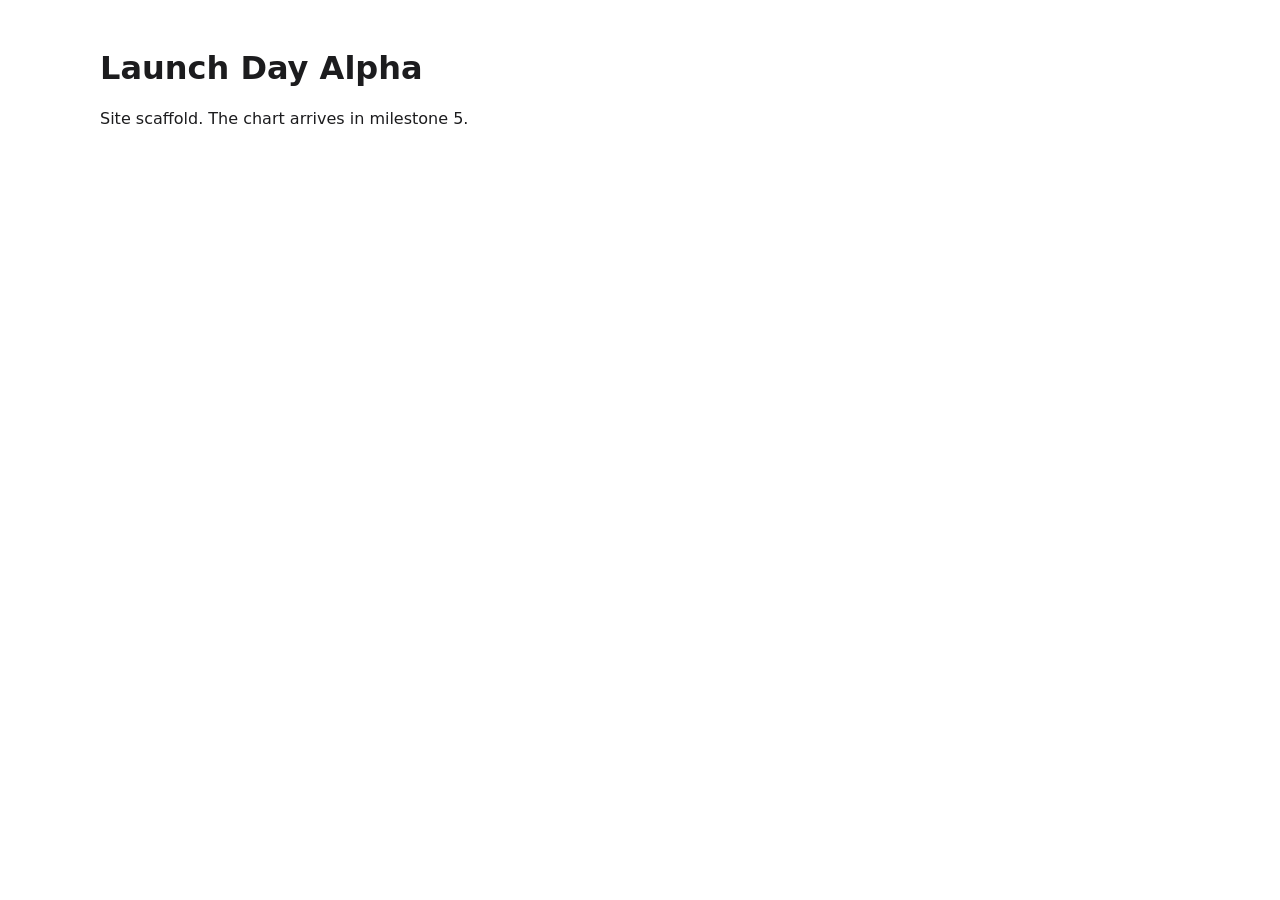
==== site/index.html @ c1bedb97 "Milestone 1: scaffold project layout Add pipeline package stubs and config.toml with plan defaults, " ====
<!doctype html>
<html lang="en">
<head>
<meta charset="utf-8">
<meta name="viewport" content="width=device-width, initial-scale=1, viewport-fit=cover">
<title>Launch Day Alpha</title>
<link rel="stylesheet" href="styles.css">
</head>
<body>
<main class="wrap">
  <h1>Launch Day Alpha</h1>
  <p>Site scaffold. The chart arrives in milestone 5.</p>
</main>
<script src="app.js"></script>
</body>
</html>
---- site/styles.css ----
/* Launch Day Alpha styles. Full visual style (PLAN.md 6.1) arrives in milestone 5. */
:root {
  color-scheme: light dark;
  --bg: #FFFFFF;
  --ink: #1C1C1E;
}
@media (prefers-color-scheme: dark) {
  :root { --bg: #1C1C1E; --ink: #F2F2F2; }
}
body {
  margin: 0;
  background: var(--bg);
  color: var(--ink);
  font-family: Roboto, system-ui, -apple-system, "Segoe UI", sans-serif;
}
.wrap { max-width: 1080px; margin: 0 auto; padding: 28px 16px; }
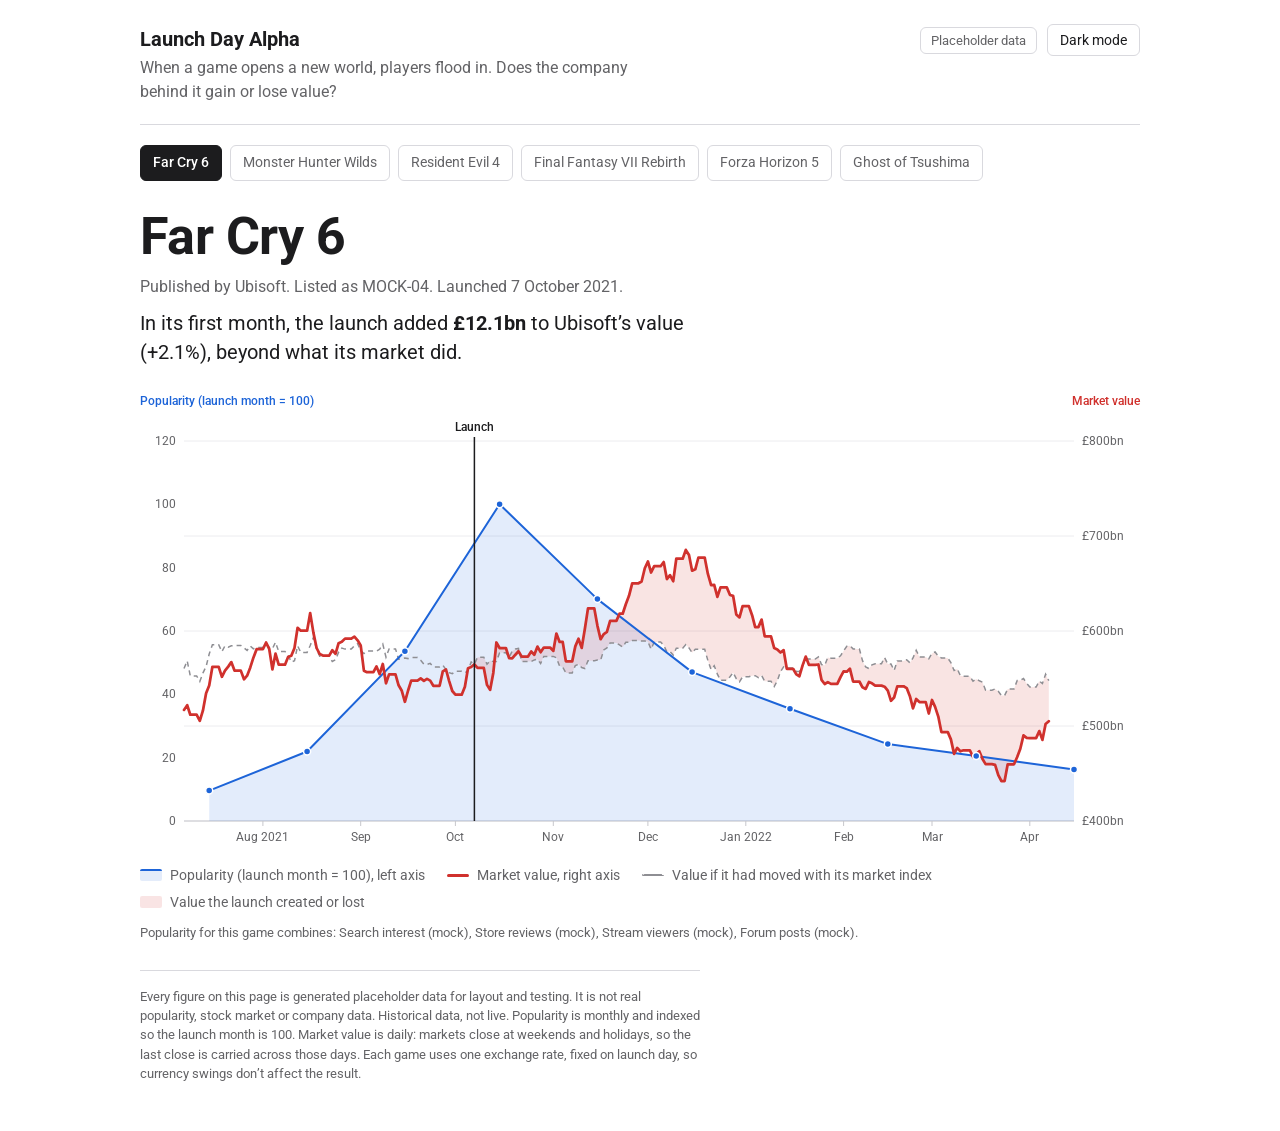
==== commit 4f6beff6: "Milestone 5: front end Port the prototype to site/ with the PLAN.md 6.1 style (white / dark grey, Ro" ====
--- a/site/index.html
+++ b/site/index.html
@@ -4,13 +4,66 @@
 <meta charset="utf-8">
 <meta name="viewport" content="width=device-width, initial-scale=1, viewport-fit=cover">
 <title>Launch Day Alpha</title>
+<meta name="description" content="How players' interest in a big game launch lines up with the publisher's market value, using historical data.">
+<link rel="icon" href="data:image/svg+xml,%3Csvg xmlns='http://www.w3.org/2000/svg' viewBox='0 0 32 32'%3E%3Crect width='32' height='32' rx='6' fill='%231C1C1E'/%3E%3Cpath d='M5 24 L12 15 L18 19 L27 8' fill='none' stroke='%23FF6B61' stroke-width='3' stroke-linecap='round' stroke-linejoin='round'/%3E%3C/svg%3E">
+<script>
+  // Apply a saved theme before first paint to avoid a flash. Storage may be unavailable.
+  try {
+    var savedTheme = localStorage.getItem("lda-theme");
+    if (savedTheme === "light" || savedTheme === "dark") document.documentElement.setAttribute("data-theme", savedTheme);
+  } catch (e) {}
+</script>
+<link rel="preconnect" href="https://fonts.googleapis.com">
+<link rel="preconnect" href="https://fonts.gstatic.com" crossorigin>
+<link href="https://fonts.googleapis.com/css2?family=Roboto:wght@400;500;700&display=swap" rel="stylesheet">
 <link rel="stylesheet" href="styles.css">
+<script src="app.js" defer></script>
 </head>
 <body>
-<main class="wrap">
-  <h1>Launch Day Alpha</h1>
-  <p>Site scaffold. The chart arrives in milestone 5.</p>
-</main>
-<script src="app.js"></script>
+<div class="wrap">
+  <header class="site-header">
+    <div>
+      <p class="brand">Launch Day Alpha</p>
+      <p class="lede">When a game opens a new world, players flood in. Does the company behind it gain or lose value?</p>
+    </div>
+    <div class="header-actions">
+      <span class="badge" id="badge" hidden>Placeholder data</span>
+      <button class="theme-toggle" id="themeToggle" type="button">Dark mode</button>
+    </div>
+  </header>
+
+  <nav class="menu" aria-label="Game launches">
+    <div class="tabs" id="tabs" role="tablist" aria-label="Game launches"></div>
+  </nav>
+
+  <main class="stage" id="stage">
+    <div class="status" id="status">Loading…</div>
+
+    <div id="content" hidden>
+      <div id="copy">
+        <h1 class="title" id="title"></h1>
+        <p class="meta" id="meta"></p>
+        <p class="verdict" id="verdict"></p>
+      </div>
+
+      <div class="chart" id="chart">
+        <svg id="svg" role="img" aria-labelledby="svgDesc"><desc id="svgDesc"></desc></svg>
+        <div class="tooltip" id="tooltip" aria-hidden="true"></div>
+      </div>
+
+      <ul class="legend">
+        <li><span class="key key-pop"></span><span><span id="legendPop">Popularity</span>, left axis</span></li>
+        <li><span class="key key-mv"></span><span>Market value, right axis</span></li>
+        <li><span class="key key-bench"></span>Value if it had moved with its market index</li>
+        <li><span class="key key-gap"></span>Value the launch created or lost</li>
+      </ul>
+      <p class="sources" id="sources"></p>
+    </div>
+  </main>
+
+  <footer>
+    <p class="note" id="note"></p>
+  </footer>
+</div>
 </body>
 </html>
--- a/site/styles.css
+++ b/site/styles.css
@@ -1,16 +1,168 @@
-/* Launch Day Alpha styles. Full visual style (PLAN.md 6.1) arrives in milestone 5. */
+/* Launch Day Alpha. Visual style: PLAN.md 6.1. */
+
 :root {
-  color-scheme: light dark;
+  color-scheme: light;
   --bg: #FFFFFF;
   --ink: #1C1C1E;
+  --muted: #636366;
+  --line: #D9D9DE;
+  --grid: #ECECEF;
+  --axis: #C7C7CC;
+  --pop: #1D64D8;
+  --pop-fill: rgba(29, 100, 216, 0.12);
+  --mv: #D0312D;
+  --gap: rgba(208, 49, 45, 0.13);
+  --bench: #8E8E93;
+  --tip-bg: #1C1C1E;
+  --tip-ink: #FFFFFF;
+  --focus: #1D64D8;
 }
+
+/* Dark tokens: once for the system preference (unless the user chose light),
+   once for an explicit choice of dark via the toggle. */
 @media (prefers-color-scheme: dark) {
-  :root { --bg: #1C1C1E; --ink: #F2F2F2; }
+  :root:not([data-theme="light"]) {
+    color-scheme: dark;
+    --bg: #1C1C1E;
+    --ink: #F2F2F7;
+    --muted: #A1A1A6;
+    --line: #3A3A3C;
+    --grid: #2C2C2E;
+    --axis: #48484A;
+    --pop: #5B9BFF;
+    --pop-fill: rgba(91, 155, 255, 0.18);
+    --mv: #FF6B61;
+    --gap: rgba(255, 107, 97, 0.16);
+    --bench: #8E8E93;
+    --tip-bg: #F2F2F7;
+    --tip-ink: #1C1C1E;
+    --focus: #5B9BFF;
+  }
 }
+:root[data-theme="dark"] {
+  color-scheme: dark;
+  --bg: #1C1C1E;
+  --ink: #F2F2F7;
+  --muted: #A1A1A6;
+  --line: #3A3A3C;
+  --grid: #2C2C2E;
+  --axis: #48484A;
+  --pop: #5B9BFF;
+  --pop-fill: rgba(91, 155, 255, 0.18);
+  --mv: #FF6B61;
+  --gap: rgba(255, 107, 97, 0.16);
+  --bench: #8E8E93;
+  --tip-bg: #F2F2F7;
+  --tip-ink: #1C1C1E;
+  --focus: #5B9BFF;
+}
+
+* { box-sizing: border-box; }
+[hidden] { display: none !important; }
+html, body { margin: 0; }
 body {
-  margin: 0;
   background: var(--bg);
   color: var(--ink);
-  font-family: Roboto, system-ui, -apple-system, "Segoe UI", sans-serif;
+  font-family: Roboto, system-ui, -apple-system, "Segoe UI", Arial, sans-serif;
+  font-variant-numeric: tabular-nums;
+  line-height: 1.5;
+  padding: env(safe-area-inset-top, 0px) 0 env(safe-area-inset-bottom, 0px);
 }
-.wrap { max-width: 1080px; margin: 0 auto; padding: 28px 16px; }
+:focus-visible { outline: 2px solid var(--focus); outline-offset: 2px; }
+code { font-family: ui-monospace, SFMono-Regular, Consolas, monospace; font-size: 0.9em; }
+
+.wrap { max-width: 1080px; margin: 0 auto; padding: 24px clamp(16px, 4vw, 40px) 48px; }
+
+/* Header */
+.site-header {
+  display: flex; justify-content: space-between; align-items: flex-start;
+  gap: 12px 24px; flex-wrap: wrap;
+  padding-bottom: 20px; border-bottom: 1px solid var(--line);
+}
+.brand { font-weight: 700; font-size: 1.25rem; margin: 0; }
+.lede { color: var(--muted); margin: 2px 0 0; max-width: 58ch; }
+.header-actions { display: flex; align-items: center; gap: 10px; }
+.badge {
+  border: 1px solid var(--line); border-radius: 6px; padding: 3px 10px;
+  font-size: 0.8rem; color: var(--muted); white-space: nowrap;
+}
+.theme-toggle {
+  background: none; color: var(--ink); font: inherit; font-size: 0.85rem;
+  border: 1px solid var(--line); border-radius: 6px; padding: 5px 12px; cursor: pointer;
+}
+.theme-toggle:hover { border-color: var(--muted); }
+
+/* Game menu */
+.menu { margin-top: 20px; }
+.tabs { display: flex; flex-wrap: wrap; gap: 8px; }
+.tab {
+  background: none; color: var(--muted); font: inherit; font-size: 0.9rem;
+  border: 1px solid var(--line); border-radius: 6px; padding: 6px 12px; cursor: pointer;
+}
+.tab:hover { color: var(--ink); border-color: var(--muted); }
+.tab[aria-selected="true"] { background: var(--ink); border-color: var(--ink); color: var(--bg); font-weight: 500; }
+
+/* Game */
+.stage { margin-top: 28px; }
+.status { color: var(--muted); }
+.status.error { color: var(--ink); border: 1px solid var(--line); border-radius: 8px; padding: 16px 18px; max-width: 70ch; }
+.status.error p { margin: 0 0 8px; }
+.status.error p:last-child { margin-bottom: 0; }
+
+.title { font-weight: 700; font-size: clamp(2rem, 5.2vw, 3.25rem); line-height: 1.08; letter-spacing: -0.01em; margin: 0; }
+.meta { color: var(--muted); margin: 10px 0 0; }
+.verdict { font-size: clamp(1.05rem, 2vw, 1.25rem); margin: 10px 0 0; max-width: 56ch; line-height: 1.45; }
+.verdict strong { font-weight: 700; }
+
+.swap { animation: swapIn 0.4s ease both; }
+@keyframes swapIn { from { opacity: 0; transform: translateY(6px); } to { opacity: 1; transform: none; } }
+
+/* Chart */
+.chart { position: relative; margin-top: 24px; touch-action: pan-y; }
+.chart svg { display: block; width: 100%; height: auto; overflow: visible; }
+.chart text { font-family: inherit; font-size: 12px; fill: var(--muted); }
+.chart .axis-title-pop { fill: var(--pop); font-weight: 500; }
+.chart .axis-title-mv { fill: var(--mv); font-weight: 500; }
+.chart .launch-label { fill: var(--ink); font-weight: 500; }
+.chart .grid { stroke: var(--grid); }
+.chart .tick { stroke: var(--axis); }
+.chart .baseline { stroke: var(--axis); }
+.chart .launch-line { stroke: var(--ink); stroke-width: 1.5; }
+.chart .pop-area { fill: var(--pop-fill); }
+.chart .pop-line { fill: none; stroke: var(--pop); stroke-width: 2; stroke-linejoin: round; }
+.chart .pop-dot { fill: var(--pop); stroke: var(--bg); stroke-width: 1.5; }
+.chart .gap-area { fill: var(--gap); }
+.chart .bench-line { fill: none; stroke: var(--bench); stroke-width: 1.5; stroke-dasharray: 5 4; }
+.chart .mv-line { fill: none; stroke: var(--mv); stroke-width: 2.75; stroke-linejoin: round; stroke-linecap: round; }
+.chart .hover-line { stroke: var(--muted); stroke-width: 1; }
+.chart .hover-mv { fill: var(--mv); stroke: var(--bg); stroke-width: 2; }
+.chart .hover-pop { fill: var(--pop); stroke: var(--bg); stroke-width: 2; }
+
+.tooltip {
+  position: absolute; top: 0; left: 0; pointer-events: none;
+  background: var(--tip-bg); color: var(--tip-ink);
+  padding: 8px 11px; border-radius: 6px; font-size: 0.8rem; line-height: 1.45;
+  opacity: 0; transition: opacity 0.12s; white-space: nowrap; z-index: 2;
+}
+.tooltip b { font-weight: 500; }
+.tooltip .dim { opacity: 0.75; }
+
+.legend { display: flex; flex-wrap: wrap; gap: 6px 22px; margin: 14px 0 0; padding: 0; list-style: none; font-size: 0.875rem; color: var(--muted); }
+.legend li { display: flex; align-items: center; gap: 8px; }
+.key { display: inline-block; width: 22px; height: 12px; border-radius: 2px; flex: none; }
+.key-pop { background: var(--pop-fill); border-top: 2px solid var(--pop); }
+.key-mv { height: 0; border-top: 3px solid var(--mv); }
+.key-bench { height: 0; border-top: 2px dashed var(--bench); }
+.key-gap { background: var(--gap); }
+
+.sources { color: var(--muted); font-size: 0.8rem; margin: 10px 0 0; }
+.note { color: var(--muted); font-size: 0.8rem; margin: 28px 0 0; padding-top: 16px; border-top: 1px solid var(--line); max-width: 80ch; }
+
+@media (max-width: 480px) {
+  .legend { flex-direction: column; gap: 4px; }
+  .chart text { font-size: 11px; }
+}
+@media (prefers-reduced-motion: reduce) {
+  .swap { animation: none; }
+  .tooltip { transition: none; }
+}
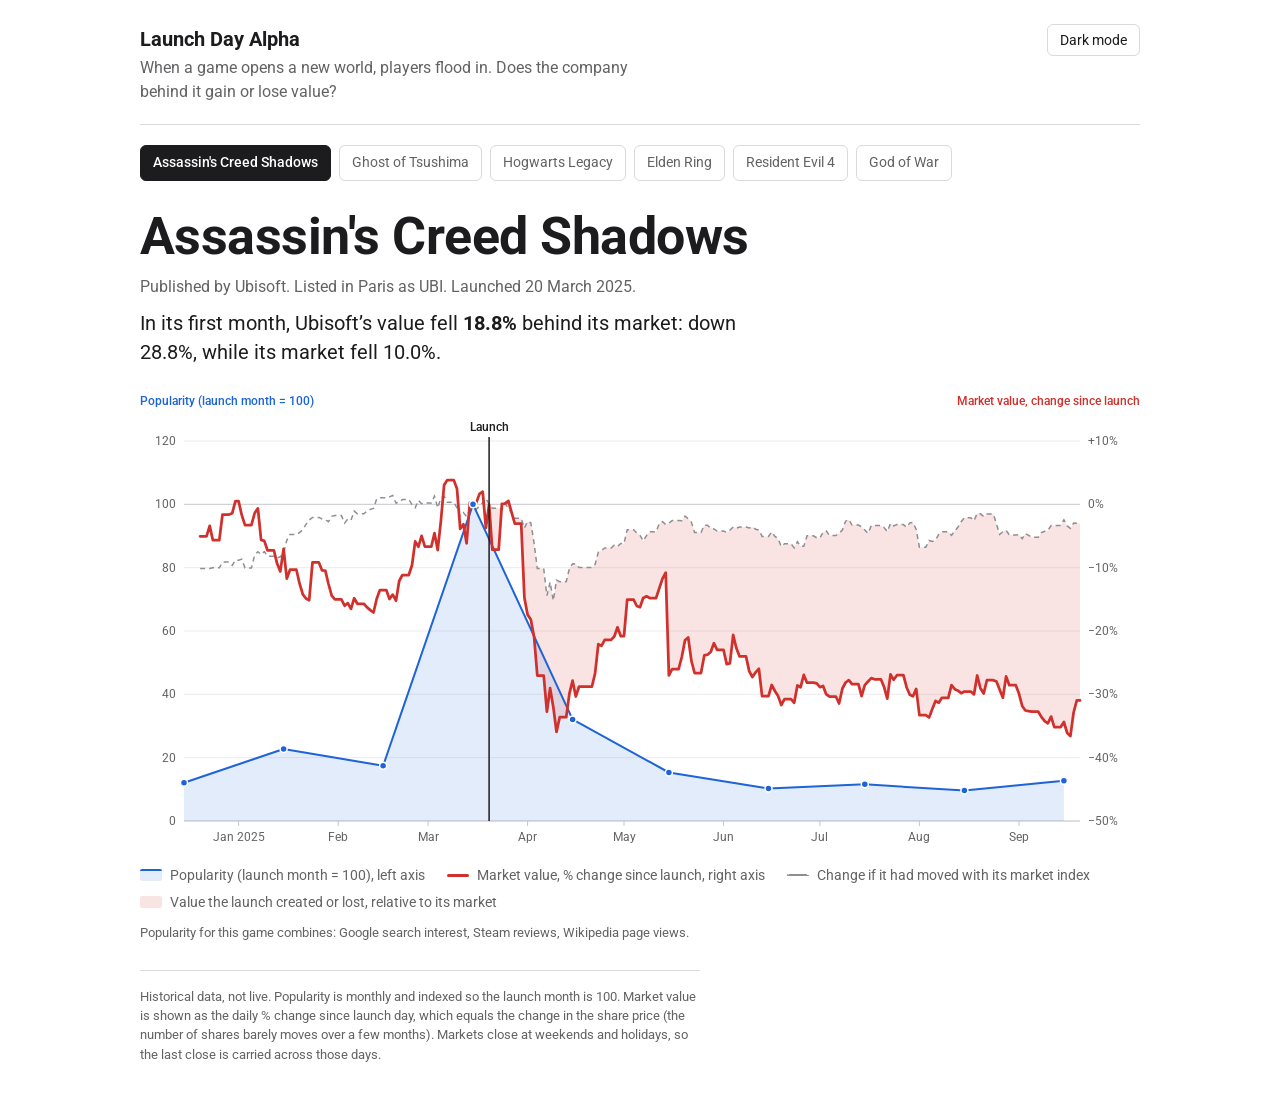
==== commit 08b299ab: "Fetch real data and show market value as % change since launch Add pipeline.fetch: Google Trends (we" ====
--- a/site/index.html
+++ b/site/index.html
@@ -53,9 +53,9 @@
 
       <ul class="legend">
         <li><span class="key key-pop"></span><span><span id="legendPop">Popularity</span>, left axis</span></li>
-        <li><span class="key key-mv"></span><span>Market value, right axis</span></li>
-        <li><span class="key key-bench"></span>Value if it had moved with its market index</li>
-        <li><span class="key key-gap"></span>Value the launch created or lost</li>
+        <li><span class="key key-mv"></span><span>Market value, % change since launch, right axis</span></li>
+        <li><span class="key key-bench"></span>Change if it had moved with its market index</li>
+        <li><span class="key key-gap"></span>Value the launch created or lost, relative to its market</li>
       </ul>
       <p class="sources" id="sources"></p>
     </div>
--- a/site/styles.css
+++ b/site/styles.css
@@ -125,6 +125,7 @@
 .chart .axis-title-mv { fill: var(--mv); font-weight: 500; }
 .chart .launch-label { fill: var(--ink); font-weight: 500; }
 .chart .grid { stroke: var(--grid); }
+.chart .grid.zero { stroke: var(--axis); }
 .chart .tick { stroke: var(--axis); }
 .chart .baseline { stroke: var(--axis); }
 .chart .launch-line { stroke: var(--ink); stroke-width: 1.5; }
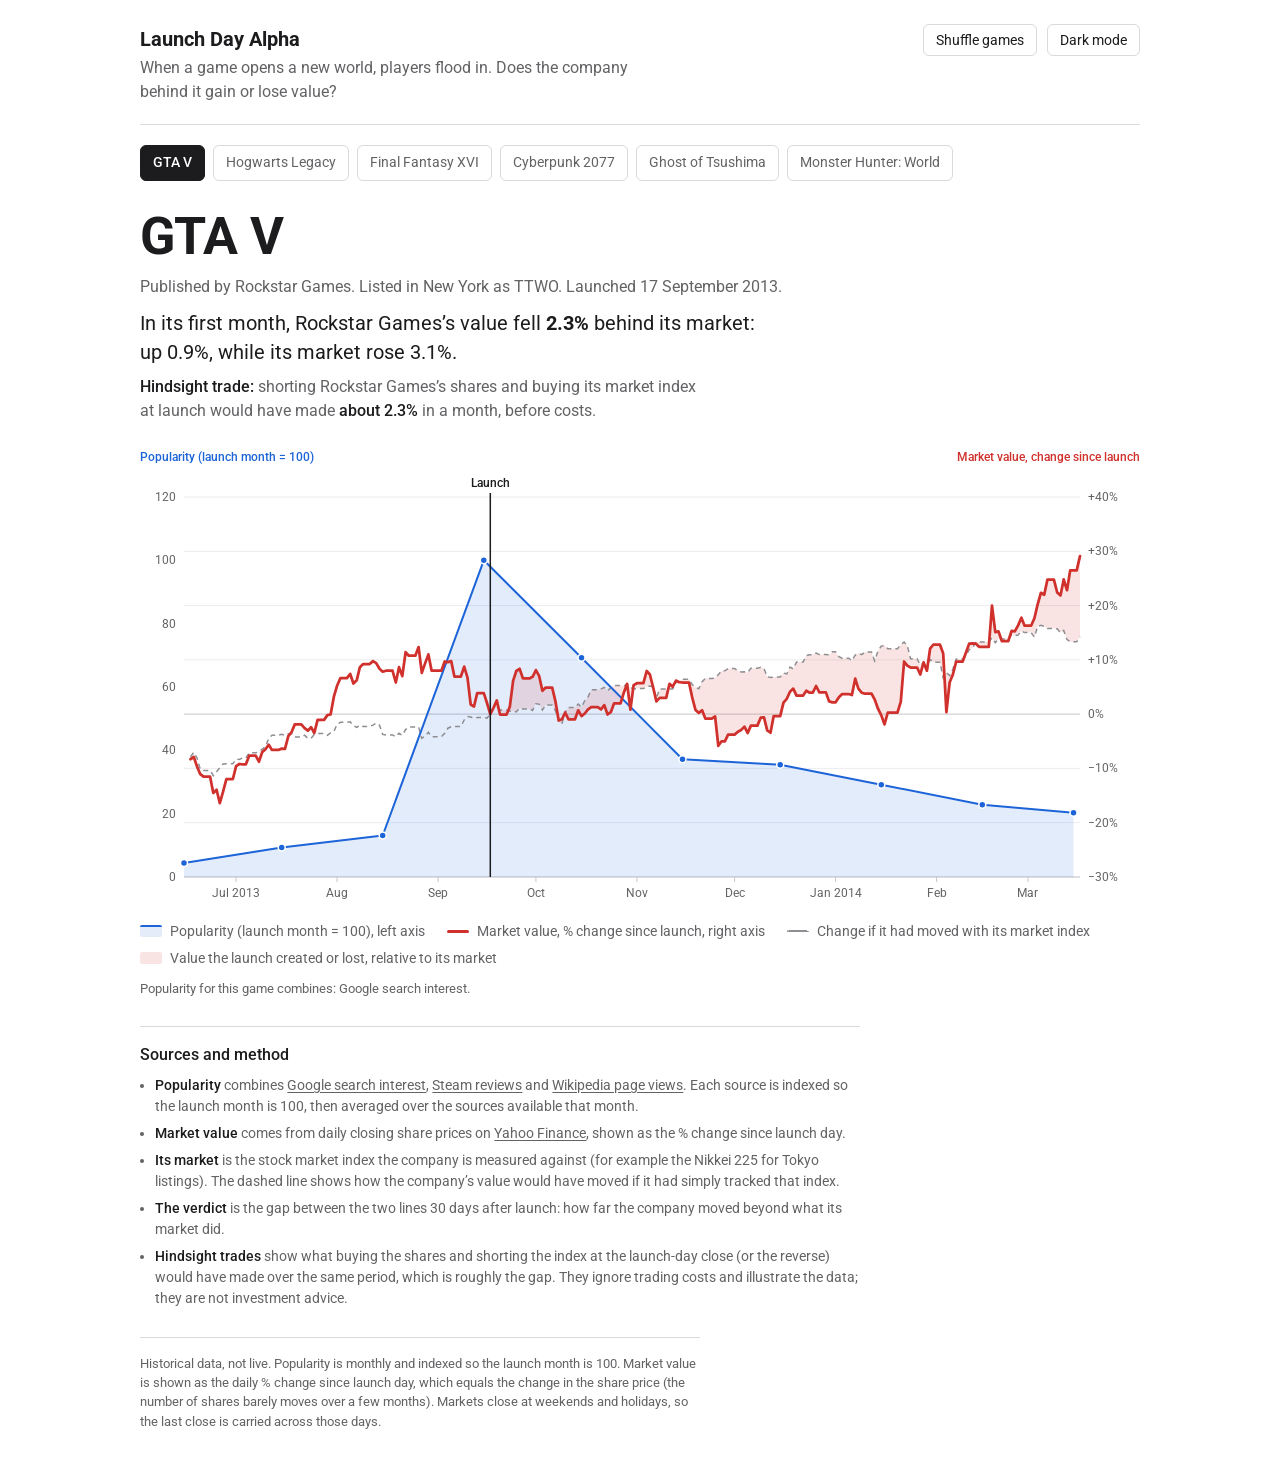
==== commit e2e1f88b: "Add shuffle button, sources and method section, and hindsight trades Shuffle picks a new random set " ====
--- a/site/index.html
+++ b/site/index.html
@@ -28,6 +28,7 @@
     </div>
     <div class="header-actions">
       <span class="badge" id="badge" hidden>Placeholder data</span>
+      <button class="theme-toggle" id="shuffle" type="button" hidden>Shuffle games</button>
       <button class="theme-toggle" id="themeToggle" type="button">Dark mode</button>
     </div>
   </header>
@@ -44,6 +45,7 @@
         <h1 class="title" id="title"></h1>
         <p class="meta" id="meta"></p>
         <p class="verdict" id="verdict"></p>
+        <p class="trade" id="trade"></p>
       </div>
 
       <div class="chart" id="chart">
@@ -58,6 +60,17 @@
         <li><span class="key key-gap"></span>Value the launch created or lost, relative to its market</li>
       </ul>
       <p class="sources" id="sources"></p>
+
+      <section class="method" aria-labelledby="methodTitle">
+        <h2 id="methodTitle">Sources and method</h2>
+        <ul>
+          <li><b>Popularity</b> combines <span id="methodSignals"></span>. Each source is indexed so the launch month is 100, then averaged over the sources available that month.</li>
+          <li><b>Market value</b> comes from daily closing share prices on <a href="https://finance.yahoo.com/" rel="noopener">Yahoo Finance</a>, shown as the % change since launch day.</li>
+          <li><b>Its market</b> is the stock market index the company is measured against (for example the Nikkei 225 for Tokyo listings). The dashed line shows how the company&rsquo;s value would have moved if it had simply tracked that index.</li>
+          <li><b>The verdict</b> is the gap between the two lines <span id="methodDay">30</span> days after launch: how far the company moved beyond what its market did.</li>
+          <li><b>Hindsight trades</b> show what buying the shares and shorting the index at the launch-day close (or the reverse) would have made over the same period, which is roughly the gap. They ignore trading costs and illustrate the data; they are not investment advice.</li>
+        </ul>
+      </section>
     </div>
   </main>
 
--- a/site/styles.css
+++ b/site/styles.css
@@ -81,7 +81,7 @@
 }
 .brand { font-weight: 700; font-size: 1.25rem; margin: 0; }
 .lede { color: var(--muted); margin: 2px 0 0; max-width: 58ch; }
-.header-actions { display: flex; align-items: center; gap: 10px; }
+.header-actions { display: flex; align-items: center; gap: 10px; flex-wrap: wrap; }
 .badge {
   border: 1px solid var(--line); border-radius: 6px; padding: 3px 10px;
   font-size: 0.8rem; color: var(--muted); white-space: nowrap;
@@ -113,6 +113,8 @@
 .meta { color: var(--muted); margin: 10px 0 0; }
 .verdict { font-size: clamp(1.05rem, 2vw, 1.25rem); margin: 10px 0 0; max-width: 56ch; line-height: 1.45; }
 .verdict strong { font-weight: 700; }
+.trade { color: var(--muted); margin: 8px 0 0; max-width: 62ch; }
+.trade b { color: var(--ink); font-weight: 500; }
 
 .swap { animation: swapIn 0.4s ease both; }
 @keyframes swapIn { from { opacity: 0; transform: translateY(6px); } to { opacity: 1; transform: none; } }
@@ -157,6 +159,14 @@
 .key-gap { background: var(--gap); }
 
 .sources { color: var(--muted); font-size: 0.8rem; margin: 10px 0 0; }
+
+.method { margin-top: 28px; padding-top: 16px; border-top: 1px solid var(--line); max-width: 80ch; }
+.method h2 { font-size: 1rem; font-weight: 500; margin: 0 0 8px; }
+.method ul { margin: 0; padding-left: 1.1em; color: var(--muted); font-size: 0.875rem; }
+.method li { margin: 0 0 6px; }
+.method b { color: var(--ink); font-weight: 500; }
+.method a { color: inherit; text-decoration: underline; text-underline-offset: 2px; }
+.method a:hover { color: var(--ink); }
 .note { color: var(--muted); font-size: 0.8rem; margin: 28px 0 0; padding-top: 16px; border-top: 1px solid var(--line); max-width: 80ch; }
 
 @media (max-width: 480px) {
